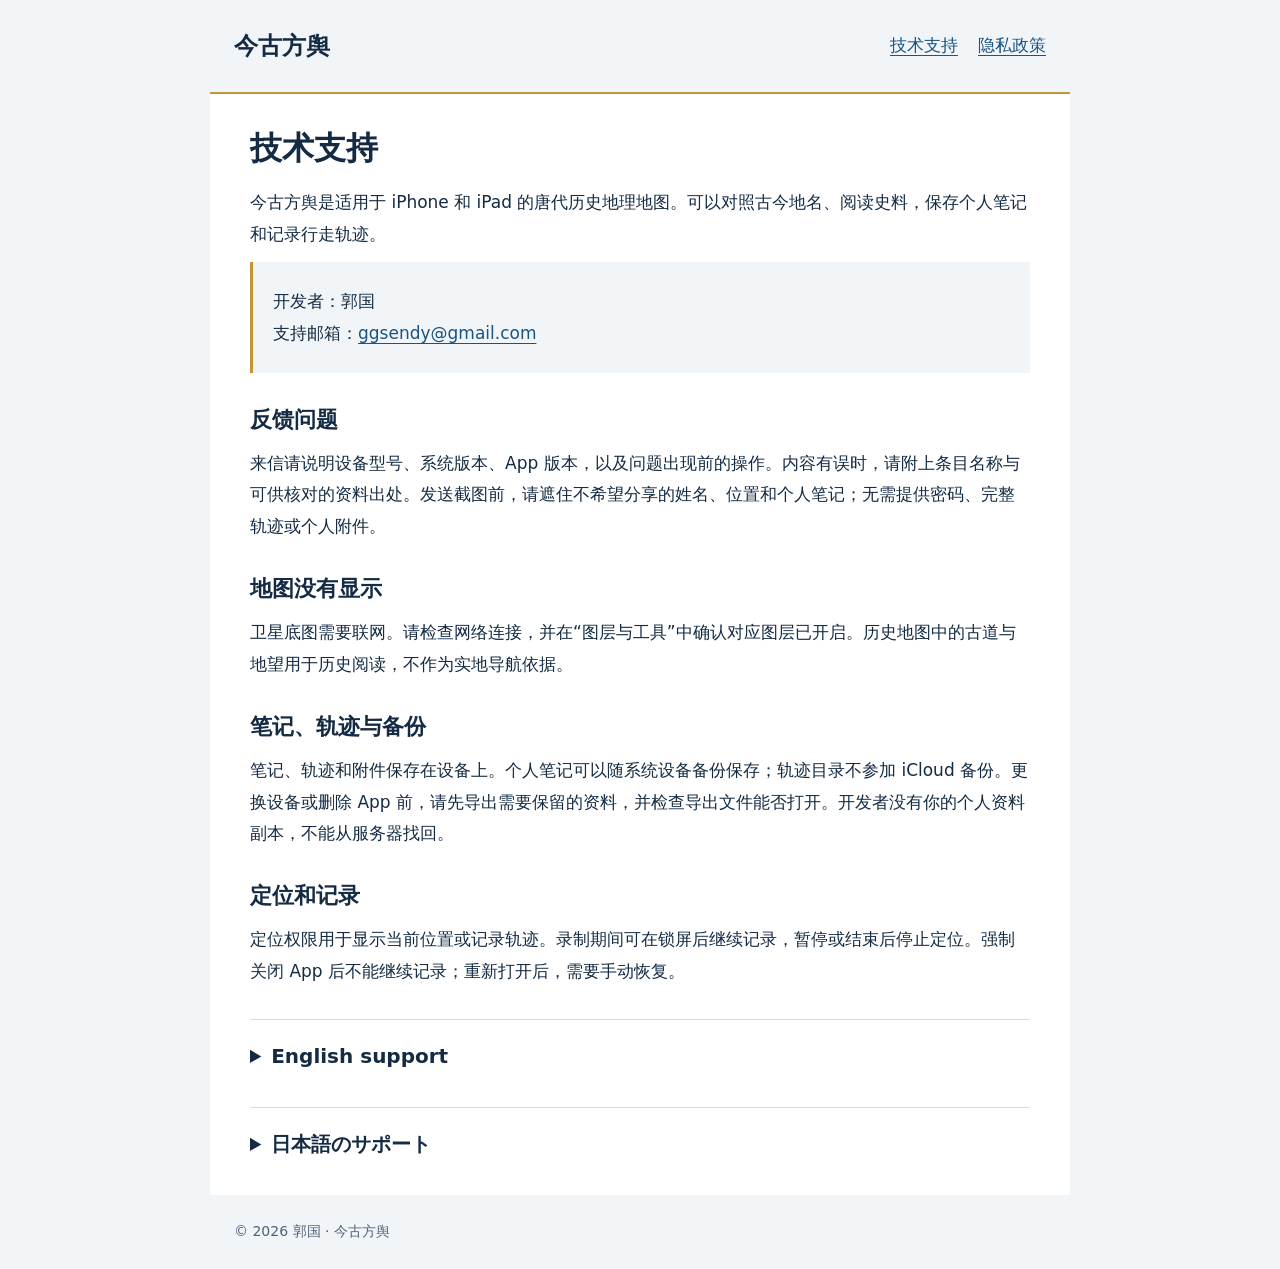
==== index.html @ 5c5fe2e1 "发布今古方舆技术支持与隐私政策" ====
<!doctype html><html lang="zh-Hans"><head><meta charset="utf-8"><meta name="viewport" content="width=device-width,initial-scale=1"><title>今古方舆 · 技术支持</title><meta name="description" content="今古方舆技术支持、使用说明与联系邮箱。"><link rel="stylesheet" href="style.css"></head><body><header><strong>今古方舆</strong><nav aria-label="网站导航"><a href="index.html" aria-current="page">技术支持</a><a href="privacy.html">隐私政策</a></nav></header><main><h1>技术支持</h1><p>今古方舆是适用于 iPhone 和 iPad 的唐代历史地理地图。可以对照古今地名、阅读史料，保存个人笔记和记录行走轨迹。</p><div class="contact"><p>开发者：郭国<br>支持邮箱：<a href="mailto:ggsendy@gmail.com">ggsendy@gmail.com</a></p></div><h2>反馈问题</h2><p>来信请说明设备型号、系统版本、App 版本，以及问题出现前的操作。内容有误时，请附上条目名称与可供核对的资料出处。发送截图前，请遮住不希望分享的姓名、位置和个人笔记；无需提供密码、完整轨迹或个人附件。</p><h2>地图没有显示</h2><p>卫星底图需要联网。请检查网络连接，并在“图层与工具”中确认对应图层已开启。历史地图中的古道与地望用于历史阅读，不作为实地导航依据。</p><h2>笔记、轨迹与备份</h2><p>笔记、轨迹和附件保存在设备上。个人笔记可以随系统设备备份保存；轨迹目录不参加 iCloud 备份。更换设备或删除 App 前，请先导出需要保留的资料，并检查导出文件能否打开。开发者没有你的个人资料副本，不能从服务器找回。</p><h2>定位和记录</h2><p>定位权限用于显示当前位置或记录轨迹。录制期间可在锁屏后继续记录，暂停或结束后停止定位。强制关闭 App 后不能继续记录；重新打开后，需要手动恢复。</p><details lang="en"><summary>English support</summary><p>Jinggu Fangyu is a Tang dynasty historical atlas for iPhone and iPad. For technical support or corrections, contact developer Guo Guo at <a href="mailto:ggsendy@gmail.com">ggsendy@gmail.com</a>.</p><p>Include your device model, OS and app versions, and steps leading to the issue. For historical corrections, identify the entry and relevant sources. Remove private information from screenshots; passwords and full personal tracks are not needed.</p><p>Satellite maps require an internet connection. Historical routes are not intended for field navigation. Notes may be included in system device backups; the tracks directory is excluded from iCloud backup. Export important files before deleting the app or changing devices. The developer cannot recover data from a server.</p></details><details lang="ja"><summary>日本語のサポート</summary><p>今古方舆は、iPhoneとiPadで利用できる唐代の歴史地理地図です。お問い合わせや内容の訂正は、開発者・郭国のメールアドレス <a href="mailto:ggsendy@gmail.com">ggsendy@gmail.com</a> までお送りください。</p><p>端末の機種、OSとアプリのバージョン、問題が起きるまでの操作をお知らせください。史料の訂正は項目名と出典を添えてください。画像に含まれる個人情報は隠し、パスワードや個人の軌跡全体は送らないでください。</p><p>衛星地図にはインターネット接続が必要です。歴史上の道は現地でのナビゲーションには使えません。メモはシステムの端末バックアップに含まれる場合がありますが、軌跡フォルダはiCloudバックアップの対象外です。アプリの削除や機種変更の前に必要な資料を書き出してください。開発者はサーバーから個人資料を復元できません。</p></details></main><footer>© 2026 郭国 · 今古方舆</footer></body></html>
---- style.css ----
:root{color-scheme:light;--ink:#142b43;--accent:#185585;--paper:#fff;--line:#d7e0e7}*{box-sizing:border-box}body{margin:0;color:var(--ink);background:#f2f5f8;font:17px/1.85 system-ui,-apple-system,BlinkMacSystemFont,"Segoe UI",sans-serif}header,main,footer{max-width:860px;margin:auto;padding:24px}header{display:flex;justify-content:space-between;align-items:center;gap:24px;border-bottom:2px solid #c19736}header strong{font-size:24px;font-family:serif}nav{display:flex;gap:20px;flex-wrap:wrap}a{color:var(--accent);text-underline-offset:4px}main{background:var(--paper);padding:32px 40px}h1{font-size:32px;line-height:1.4;margin:0 0 16px}h2{font-size:22px;line-height:1.5;margin:30px 0 8px}p{margin:12px 0}.meta,footer{font-size:14px;color:#506277}.contact{border-left:3px solid #c19736;padding:12px 20px;background:#f2f5f8}details{border-top:1px solid var(--line);margin-top:32px;padding-top:18px}summary{font-size:20px;cursor:pointer;font-weight:600}li{margin:8px 0}a:focus-visible,summary:focus-visible{outline:3px solid #bc8730;outline-offset:4px}@media(max-width:600px){header{display:block}nav{margin-top:12px}main{padding:24px}h1{font-size:28px}}
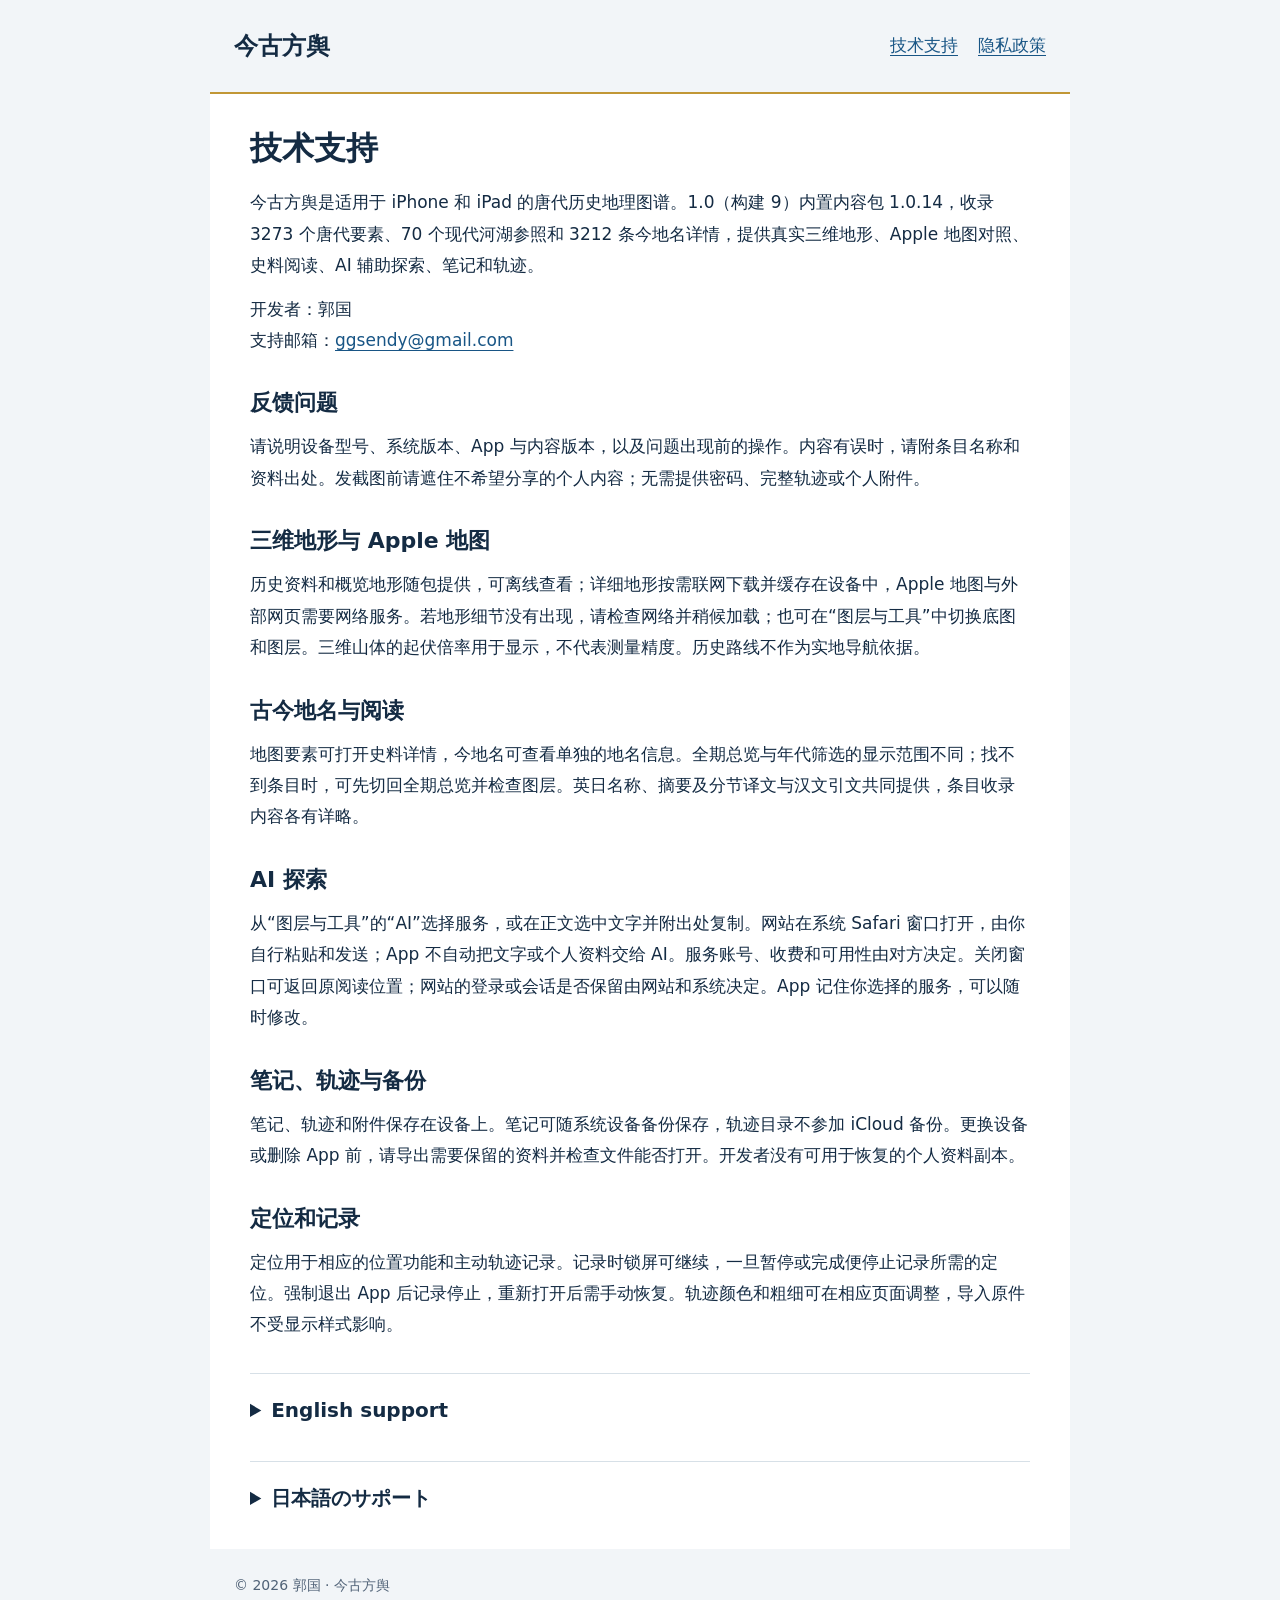
==== commit 5a89c538: "Update support and privacy for 3D terrain and external AI" ====
--- a/index.html
+++ b/index.html
@@ -1 +1,14 @@
-<!doctype html><html lang="zh-Hans"><head><meta charset="utf-8"><meta name="viewport" content="width=device-width,initial-scale=1"><title>今古方舆 · 技术支持</title><meta name="description" content="今古方舆技术支持、使用说明与联系邮箱。"><link rel="stylesheet" href="style.css"></head><body><header><strong>今古方舆</strong><nav aria-label="网站导航"><a href="index.html" aria-current="page">技术支持</a><a href="privacy.html">隐私政策</a></nav></header><main><h1>技术支持</h1><p>今古方舆是适用于 iPhone 和 iPad 的唐代历史地理地图。可以对照古今地名、阅读史料，保存个人笔记和记录行走轨迹。</p><div class="contact"><p>开发者：郭国<br>支持邮箱：<a href="mailto:ggsendy@gmail.com">ggsendy@gmail.com</a></p></div><h2>反馈问题</h2><p>来信请说明设备型号、系统版本、App 版本，以及问题出现前的操作。内容有误时，请附上条目名称与可供核对的资料出处。发送截图前，请遮住不希望分享的姓名、位置和个人笔记；无需提供密码、完整轨迹或个人附件。</p><h2>地图没有显示</h2><p>卫星底图需要联网。请检查网络连接，并在“图层与工具”中确认对应图层已开启。历史地图中的古道与地望用于历史阅读，不作为实地导航依据。</p><h2>笔记、轨迹与备份</h2><p>笔记、轨迹和附件保存在设备上。个人笔记可以随系统设备备份保存；轨迹目录不参加 iCloud 备份。更换设备或删除 App 前，请先导出需要保留的资料，并检查导出文件能否打开。开发者没有你的个人资料副本，不能从服务器找回。</p><h2>定位和记录</h2><p>定位权限用于显示当前位置或记录轨迹。录制期间可在锁屏后继续记录，暂停或结束后停止定位。强制关闭 App 后不能继续记录；重新打开后，需要手动恢复。</p><details lang="en"><summary>English support</summary><p>Jinggu Fangyu is a Tang dynasty historical atlas for iPhone and iPad. For technical support or corrections, contact developer Guo Guo at <a href="mailto:ggsendy@gmail.com">ggsendy@gmail.com</a>.</p><p>Include your device model, OS and app versions, and steps leading to the issue. For historical corrections, identify the entry and relevant sources. Remove private information from screenshots; passwords and full personal tracks are not needed.</p><p>Satellite maps require an internet connection. Historical routes are not intended for field navigation. Notes may be included in system device backups; the tracks directory is excluded from iCloud backup. Export important files before deleting the app or changing devices. The developer cannot recover data from a server.</p></details><details lang="ja"><summary>日本語のサポート</summary><p>今古方舆は、iPhoneとiPadで利用できる唐代の歴史地理地図です。お問い合わせや内容の訂正は、開発者・郭国のメールアドレス <a href="mailto:ggsendy@gmail.com">ggsendy@gmail.com</a> までお送りください。</p><p>端末の機種、OSとアプリのバージョン、問題が起きるまでの操作をお知らせください。史料の訂正は項目名と出典を添えてください。画像に含まれる個人情報は隠し、パスワードや個人の軌跡全体は送らないでください。</p><p>衛星地図にはインターネット接続が必要です。歴史上の道は現地でのナビゲーションには使えません。メモはシステムの端末バックアップに含まれる場合がありますが、軌跡フォルダはiCloudバックアップの対象外です。アプリの削除や機種変更の前に必要な資料を書き出してください。開発者はサーバーから個人資料を復元できません。</p></details></main><footer>© 2026 郭国 · 今古方舆</footer></body></html>
+<!doctype html>
+<html lang="zh-Hans"><head><meta charset="utf-8"><meta name="viewport" content="width=device-width,initial-scale=1"><title>今古方舆 · 技术支持</title><meta name="description" content="今古方舆三维历史地图、史料阅读、AI探索、笔记与轨迹的使用帮助。"><link rel="stylesheet" href="style.css"></head>
+<body><header><strong>今古方舆</strong><nav aria-label="网站导航"><a href="index.html" aria-current="page">技术支持</a><a href="privacy.html">隐私政策</a></nav></header><main>
+<h1>技术支持</h1><p>今古方舆是适用于 iPhone 和 iPad 的唐代历史地理图谱。1.0（构建 9）内置内容包 1.0.14，收录 3273 个唐代要素、70 个现代河湖参照和 3212 条今地名详情，提供真实三维地形、Apple 地图对照、史料阅读、AI 辅助探索、笔记和轨迹。</p>
+<p>开发者：郭国<br>支持邮箱：<a href="mailto:ggsendy@gmail.com">ggsendy@gmail.com</a></p>
+<h2>反馈问题</h2><p>请说明设备型号、系统版本、App 与内容版本，以及问题出现前的操作。内容有误时，请附条目名称和资料出处。发截图前请遮住不希望分享的个人内容；无需提供密码、完整轨迹或个人附件。</p>
+<h2>三维地形与 Apple 地图</h2><p>历史资料和概览地形随包提供，可离线查看；详细地形按需联网下载并缓存在设备中，Apple 地图与外部网页需要网络服务。若地形细节没有出现，请检查网络并稍候加载；也可在“图层与工具”中切换底图和图层。三维山体的起伏倍率用于显示，不代表测量精度。历史路线不作为实地导航依据。</p>
+<h2>古今地名与阅读</h2><p>地图要素可打开史料详情，今地名可查看单独的地名信息。全期总览与年代筛选的显示范围不同；找不到条目时，可先切回全期总览并检查图层。英日名称、摘要及分节译文与汉文引文共同提供，条目收录内容各有详略。</p>
+<h2>AI 探索</h2><p>从“图层与工具”的“AI”选择服务，或在正文选中文字并附出处复制。网站在系统 Safari 窗口打开，由你自行粘贴和发送；App 不自动把文字或个人资料交给 AI。服务账号、收费和可用性由对方决定。关闭窗口可返回原阅读位置；网站的登录或会话是否保留由网站和系统决定。App 记住你选择的服务，可以随时修改。</p>
+<h2>笔记、轨迹与备份</h2><p>笔记、轨迹和附件保存在设备上。笔记可随系统设备备份保存，轨迹目录不参加 iCloud 备份。更换设备或删除 App 前，请导出需要保留的资料并检查文件能否打开。开发者没有可用于恢复的个人资料副本。</p>
+<h2>定位和记录</h2><p>定位用于相应的位置功能和主动轨迹记录。记录时锁屏可继续，一旦暂停或完成便停止记录所需的定位。强制退出 App 后记录停止，重新打开后需手动恢复。轨迹颜色和粗细可在相应页面调整，导入原件不受显示样式影响。</p>
+<details lang="en"><summary>English support</summary><p>Jinggu Fangyu 1.0 (build 9), content 1.0.14, is a Tang historical atlas with 3D terrain, 3,273 Tang features, 70 modern river and lake references and 3,212 modern place entries. Contact Guo Guo at <a href="mailto:ggsendy@gmail.com">ggsendy@gmail.com</a>. Include device, OS, app and content versions and steps to reproduce the issue. Hide personal information in screenshots.</p><p>Historical materials and overview terrain are included for offline use. Detailed terrain, Apple Maps and external websites need network services. Check the network and layer settings if detail is missing. Historical routes and elevation are not for navigation or surveying.</p><p>AI exploration copies selected text and attribution when requested, then opens your chosen website in a system Safari window. You paste and send it yourself. Closing the window returns to the app; website accounts, sessions, charges and availability are controlled by the provider and system. Notes and tracks stay on your device. Notes may be backed up by the system; the tracks directory is excluded from iCloud backup. Export important files before deleting the app or changing devices.</p></details>
+<details lang="ja"><summary>日本語のサポート</summary><p>今古方舆1.0（ビルド9）、コンテンツ1.0.14は、三次元地形、唐代の項目3273件、現代の河川・湖沼の参照70件、現代地名情報3212件を備えた歴史地理地図です。お問い合わせは郭国の <a href="mailto:ggsendy@gmail.com">ggsendy@gmail.com</a> へ。端末、OS、アプリとコンテンツのバージョン、操作手順をお知らせください。画像の個人情報は隠してください。</p><p>歴史資料と広域地形はオフラインで閲覧できます。詳細地形、Appleの地図、外部サイトには通信が必要です。表示が足りない場合は通信とレイヤー設定をご確認ください。歴史上の道や標高はナビゲーション・測量には使えません。</p><p>AI探索では、選んだ文章と出典をコピーし、システムのSafari画面で外部サイトを開きます。貼り付け・送信は自分で行います。閉じるとアプリに戻りますが、外部サイトのログイン状態、会話、料金、利用可否は各事業者とシステムに従います。メモや軌跡は端末に保存されます。メモはシステムバックアップに含まれる場合がありますが、軌跡フォルダはiCloudバックアップの対象外です。アプリの削除や機種変更前に必要な資料を書き出してください。</p></details>
+</main><footer>© 2026 郭国 · 今古方舆</footer></body></html>
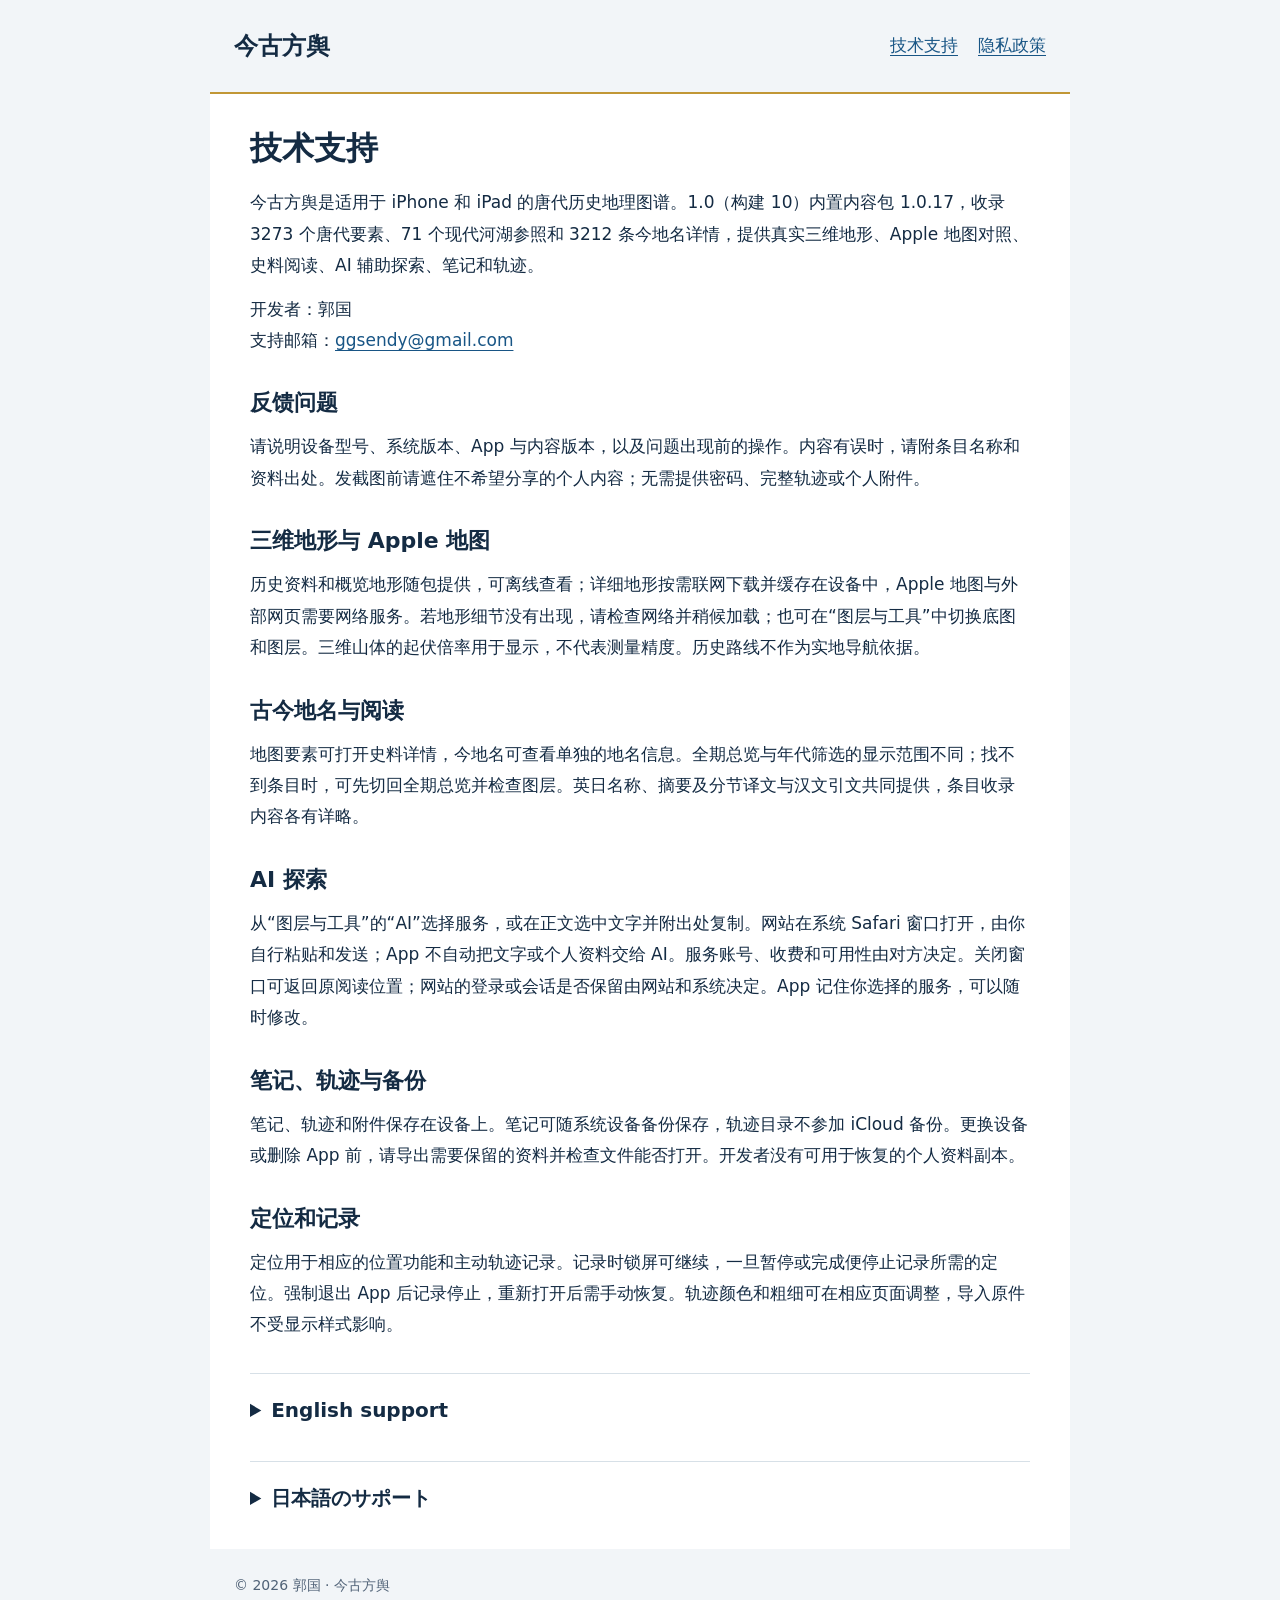
==== commit aefcf37a: "1.0 (10) content 1.0.17" ====
--- a/index.html
+++ b/index.html
@@ -1,7 +1,7 @@
 <!doctype html>
 <html lang="zh-Hans"><head><meta charset="utf-8"><meta name="viewport" content="width=device-width,initial-scale=1"><title>今古方舆 · 技术支持</title><meta name="description" content="今古方舆三维历史地图、史料阅读、AI探索、笔记与轨迹的使用帮助。"><link rel="stylesheet" href="style.css"></head>
 <body><header><strong>今古方舆</strong><nav aria-label="网站导航"><a href="index.html" aria-current="page">技术支持</a><a href="privacy.html">隐私政策</a></nav></header><main>
-<h1>技术支持</h1><p>今古方舆是适用于 iPhone 和 iPad 的唐代历史地理图谱。1.0（构建 9）内置内容包 1.0.14，收录 3273 个唐代要素、70 个现代河湖参照和 3212 条今地名详情，提供真实三维地形、Apple 地图对照、史料阅读、AI 辅助探索、笔记和轨迹。</p>
+<h1>技术支持</h1><p>今古方舆是适用于 iPhone 和 iPad 的唐代历史地理图谱。1.0（构建 10）内置内容包 1.0.17，收录 3273 个唐代要素、71 个现代河湖参照和 3212 条今地名详情，提供真实三维地形、Apple 地图对照、史料阅读、AI 辅助探索、笔记和轨迹。</p>
 <p>开发者：郭国<br>支持邮箱：<a href="mailto:ggsendy@gmail.com">ggsendy@gmail.com</a></p>
 <h2>反馈问题</h2><p>请说明设备型号、系统版本、App 与内容版本，以及问题出现前的操作。内容有误时，请附条目名称和资料出处。发截图前请遮住不希望分享的个人内容；无需提供密码、完整轨迹或个人附件。</p>
 <h2>三维地形与 Apple 地图</h2><p>历史资料和概览地形随包提供，可离线查看；详细地形按需联网下载并缓存在设备中，Apple 地图与外部网页需要网络服务。若地形细节没有出现，请检查网络并稍候加载；也可在“图层与工具”中切换底图和图层。三维山体的起伏倍率用于显示，不代表测量精度。历史路线不作为实地导航依据。</p>
@@ -9,6 +9,6 @@
 <h2>AI 探索</h2><p>从“图层与工具”的“AI”选择服务，或在正文选中文字并附出处复制。网站在系统 Safari 窗口打开，由你自行粘贴和发送；App 不自动把文字或个人资料交给 AI。服务账号、收费和可用性由对方决定。关闭窗口可返回原阅读位置；网站的登录或会话是否保留由网站和系统决定。App 记住你选择的服务，可以随时修改。</p>
 <h2>笔记、轨迹与备份</h2><p>笔记、轨迹和附件保存在设备上。笔记可随系统设备备份保存，轨迹目录不参加 iCloud 备份。更换设备或删除 App 前，请导出需要保留的资料并检查文件能否打开。开发者没有可用于恢复的个人资料副本。</p>
 <h2>定位和记录</h2><p>定位用于相应的位置功能和主动轨迹记录。记录时锁屏可继续，一旦暂停或完成便停止记录所需的定位。强制退出 App 后记录停止，重新打开后需手动恢复。轨迹颜色和粗细可在相应页面调整，导入原件不受显示样式影响。</p>
-<details lang="en"><summary>English support</summary><p>Jinggu Fangyu 1.0 (build 9), content 1.0.14, is a Tang historical atlas with 3D terrain, 3,273 Tang features, 70 modern river and lake references and 3,212 modern place entries. Contact Guo Guo at <a href="mailto:ggsendy@gmail.com">ggsendy@gmail.com</a>. Include device, OS, app and content versions and steps to reproduce the issue. Hide personal information in screenshots.</p><p>Historical materials and overview terrain are included for offline use. Detailed terrain, Apple Maps and external websites need network services. Check the network and layer settings if detail is missing. Historical routes and elevation are not for navigation or surveying.</p><p>AI exploration copies selected text and attribution when requested, then opens your chosen website in a system Safari window. You paste and send it yourself. Closing the window returns to the app; website accounts, sessions, charges and availability are controlled by the provider and system. Notes and tracks stay on your device. Notes may be backed up by the system; the tracks directory is excluded from iCloud backup. Export important files before deleting the app or changing devices.</p></details>
-<details lang="ja"><summary>日本語のサポート</summary><p>今古方舆1.0（ビルド9）、コンテンツ1.0.14は、三次元地形、唐代の項目3273件、現代の河川・湖沼の参照70件、現代地名情報3212件を備えた歴史地理地図です。お問い合わせは郭国の <a href="mailto:ggsendy@gmail.com">ggsendy@gmail.com</a> へ。端末、OS、アプリとコンテンツのバージョン、操作手順をお知らせください。画像の個人情報は隠してください。</p><p>歴史資料と広域地形はオフラインで閲覧できます。詳細地形、Appleの地図、外部サイトには通信が必要です。表示が足りない場合は通信とレイヤー設定をご確認ください。歴史上の道や標高はナビゲーション・測量には使えません。</p><p>AI探索では、選んだ文章と出典をコピーし、システムのSafari画面で外部サイトを開きます。貼り付け・送信は自分で行います。閉じるとアプリに戻りますが、外部サイトのログイン状態、会話、料金、利用可否は各事業者とシステムに従います。メモや軌跡は端末に保存されます。メモはシステムバックアップに含まれる場合がありますが、軌跡フォルダはiCloudバックアップの対象外です。アプリの削除や機種変更前に必要な資料を書き出してください。</p></details>
+<details lang="en"><summary>English support</summary><p>Jinggu Fangyu 1.0 (build 10), content 1.0.17, is a Tang historical atlas with 3D terrain, 3,273 Tang features, 71 modern river and lake references and 3,212 modern place entries. Contact Guo Guo at <a href="mailto:ggsendy@gmail.com">ggsendy@gmail.com</a>. Include device, OS, app and content versions and steps to reproduce the issue. Hide personal information in screenshots.</p><p>Historical materials and overview terrain are included for offline use. Detailed terrain, Apple Maps and external websites need network services. Check the network and layer settings if detail is missing. Historical routes and elevation are not for navigation or surveying.</p><p>AI exploration copies selected text and attribution when requested, then opens your chosen website in a system Safari window. You paste and send it yourself. Closing the window returns to the app; website accounts, sessions, charges and availability are controlled by the provider and system. Notes and tracks stay on your device. Notes may be backed up by the system; the tracks directory is excluded from iCloud backup. Export important files before deleting the app or changing devices.</p></details>
+<details lang="ja"><summary>日本語のサポート</summary><p>今古方舆1.0（ビルド10）、コンテンツ1.0.17は、三次元地形、唐代の項目3273件、現代の河川・湖沼の参照71件、現代地名情報3212件を備えた歴史地理地図です。お問い合わせは郭国の <a href="mailto:ggsendy@gmail.com">ggsendy@gmail.com</a> へ。端末、OS、アプリとコンテンツのバージョン、操作手順をお知らせください。画像の個人情報は隠してください。</p><p>歴史資料と広域地形はオフラインで閲覧できます。詳細地形、Appleの地図、外部サイトには通信が必要です。表示が足りない場合は通信とレイヤー設定をご確認ください。歴史上の道や標高はナビゲーション・測量には使えません。</p><p>AI探索では、選んだ文章と出典をコピーし、システムのSafari画面で外部サイトを開きます。貼り付け・送信は自分で行います。閉じるとアプリに戻りますが、外部サイトのログイン状態、会話、料金、利用可否は各事業者とシステムに従います。メモや軌跡は端末に保存されます。メモはシステムバックアップに含まれる場合がありますが、軌跡フォルダはiCloudバックアップの対象外です。アプリの削除や機種変更前に必要な資料を書き出してください。</p></details>
 </main><footer>© 2026 郭国 · 今古方舆</footer></body></html>
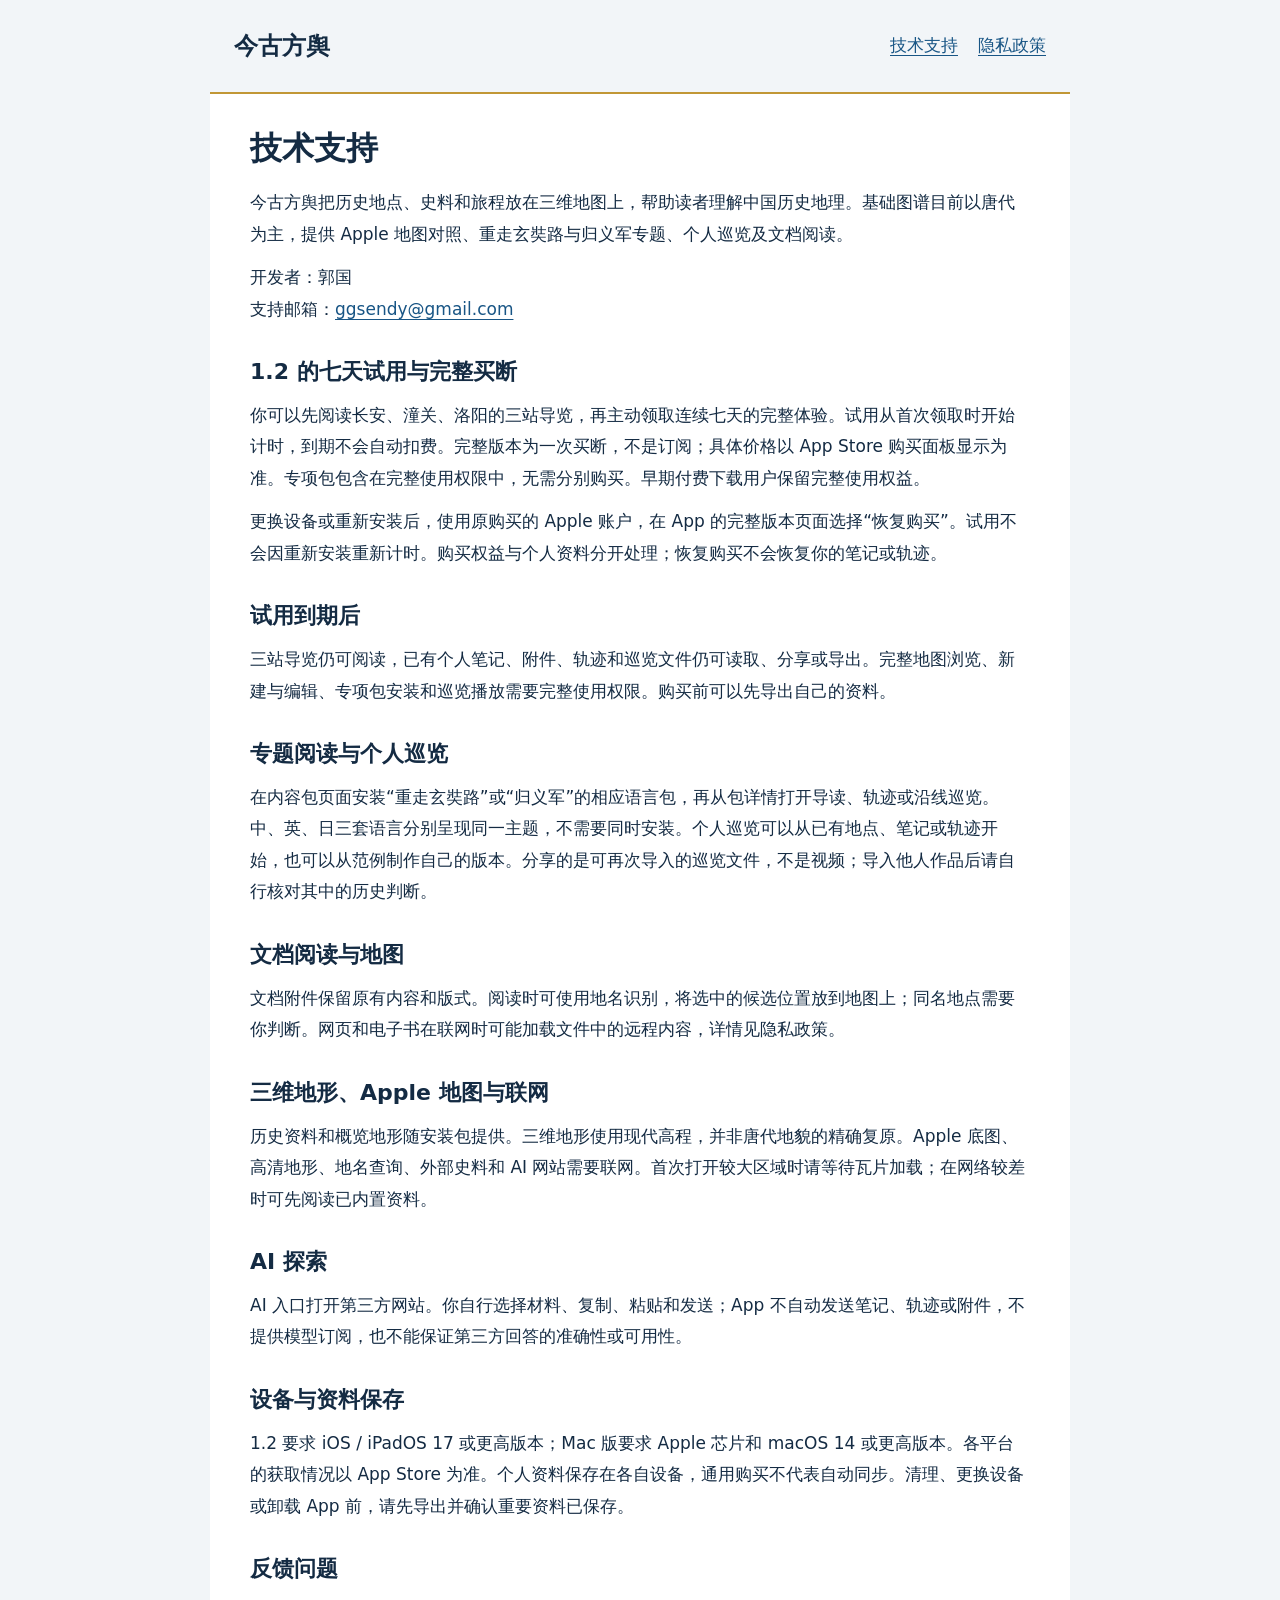
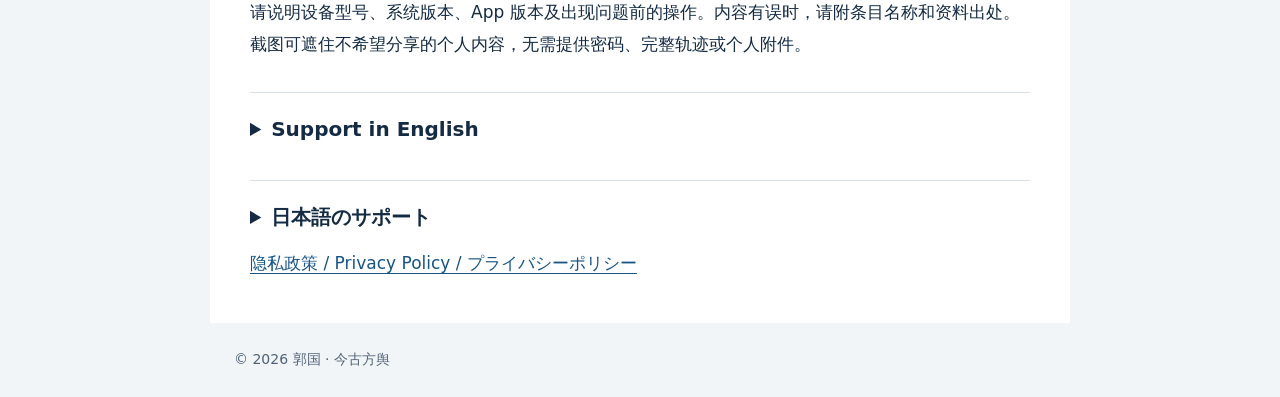
==== commit d3057cbf: "更新1.2三语使用帮助 说明七天试用、买断与恢复购买，以及归义军、个人巡览、文档阅读和Mac使用范围。" ====
--- a/index.html
+++ b/index.html
@@ -1,14 +1,32 @@
 <!doctype html>
-<html lang="zh-Hans"><head><meta charset="utf-8"><meta name="viewport" content="width=device-width,initial-scale=1"><title>今古方舆 · 技术支持</title><meta name="description" content="今古方舆三维历史地图、史料阅读、AI探索、笔记与轨迹的使用帮助。"><link rel="stylesheet" href="style.css"></head>
+<html lang="zh-Hans"><head><meta charset="utf-8"><meta name="viewport" content="width=device-width,initial-scale=1"><title>今古方舆 · 技术支持</title><meta name="description" content="今古方舆历史地图、专题阅读、个人巡览与七天试用的使用帮助。"><link rel="stylesheet" href="style.css"></head>
 <body><header><strong>今古方舆</strong><nav aria-label="网站导航"><a href="index.html" aria-current="page">技术支持</a><a href="privacy.html">隐私政策</a></nav></header><main>
-<h1>技术支持</h1><p>今古方舆是适用于 iPhone 和 iPad 的唐代历史地理图谱。1.0（构建 10）内置内容包 1.0.17，收录 3273 个唐代要素、71 个现代河湖参照和 3212 条今地名详情，提供真实三维地形、Apple 地图对照、史料阅读、AI 辅助探索、笔记和轨迹。</p>
+<h1>技术支持</h1><p>今古方舆把历史地点、史料和旅程放在三维地图上，帮助读者理解中国历史地理。基础图谱目前以唐代为主，提供 Apple 地图对照、重走玄奘路与归义军专题、个人巡览及文档阅读。</p>
 <p>开发者：郭国<br>支持邮箱：<a href="mailto:ggsendy@gmail.com">ggsendy@gmail.com</a></p>
-<h2>反馈问题</h2><p>请说明设备型号、系统版本、App 与内容版本，以及问题出现前的操作。内容有误时，请附条目名称和资料出处。发截图前请遮住不希望分享的个人内容；无需提供密码、完整轨迹或个人附件。</p>
-<h2>三维地形与 Apple 地图</h2><p>历史资料和概览地形随包提供，可离线查看；详细地形按需联网下载并缓存在设备中，Apple 地图与外部网页需要网络服务。若地形细节没有出现，请检查网络并稍候加载；也可在“图层与工具”中切换底图和图层。三维山体的起伏倍率用于显示，不代表测量精度。历史路线不作为实地导航依据。</p>
-<h2>古今地名与阅读</h2><p>地图要素可打开史料详情，今地名可查看单独的地名信息。全期总览与年代筛选的显示范围不同；找不到条目时，可先切回全期总览并检查图层。英日名称、摘要及分节译文与汉文引文共同提供，条目收录内容各有详略。</p>
-<h2>AI 探索</h2><p>从“图层与工具”的“AI”选择服务，或在正文选中文字并附出处复制。网站在系统 Safari 窗口打开，由你自行粘贴和发送；App 不自动把文字或个人资料交给 AI。服务账号、收费和可用性由对方决定。关闭窗口可返回原阅读位置；网站的登录或会话是否保留由网站和系统决定。App 记住你选择的服务，可以随时修改。</p>
-<h2>笔记、轨迹与备份</h2><p>笔记、轨迹和附件保存在设备上。笔记可随系统设备备份保存，轨迹目录不参加 iCloud 备份。更换设备或删除 App 前，请导出需要保留的资料并检查文件能否打开。开发者没有可用于恢复的个人资料副本。</p>
-<h2>定位和记录</h2><p>定位用于相应的位置功能和主动轨迹记录。记录时锁屏可继续，一旦暂停或完成便停止记录所需的定位。强制退出 App 后记录停止，重新打开后需手动恢复。轨迹颜色和粗细可在相应页面调整，导入原件不受显示样式影响。</p>
-<details lang="en"><summary>English support</summary><p>Jinggu Fangyu 1.0 (build 10), content 1.0.17, is a Tang historical atlas with 3D terrain, 3,273 Tang features, 71 modern river and lake references and 3,212 modern place entries. Contact Guo Guo at <a href="mailto:ggsendy@gmail.com">ggsendy@gmail.com</a>. Include device, OS, app and content versions and steps to reproduce the issue. Hide personal information in screenshots.</p><p>Historical materials and overview terrain are included for offline use. Detailed terrain, Apple Maps and external websites need network services. Check the network and layer settings if detail is missing. Historical routes and elevation are not for navigation or surveying.</p><p>AI exploration copies selected text and attribution when requested, then opens your chosen website in a system Safari window. You paste and send it yourself. Closing the window returns to the app; website accounts, sessions, charges and availability are controlled by the provider and system. Notes and tracks stay on your device. Notes may be backed up by the system; the tracks directory is excluded from iCloud backup. Export important files before deleting the app or changing devices.</p></details>
-<details lang="ja"><summary>日本語のサポート</summary><p>今古方舆1.0（ビルド10）、コンテンツ1.0.17は、三次元地形、唐代の項目3273件、現代の河川・湖沼の参照71件、現代地名情報3212件を備えた歴史地理地図です。お問い合わせは郭国の <a href="mailto:ggsendy@gmail.com">ggsendy@gmail.com</a> へ。端末、OS、アプリとコンテンツのバージョン、操作手順をお知らせください。画像の個人情報は隠してください。</p><p>歴史資料と広域地形はオフラインで閲覧できます。詳細地形、Appleの地図、外部サイトには通信が必要です。表示が足りない場合は通信とレイヤー設定をご確認ください。歴史上の道や標高はナビゲーション・測量には使えません。</p><p>AI探索では、選んだ文章と出典をコピーし、システムのSafari画面で外部サイトを開きます。貼り付け・送信は自分で行います。閉じるとアプリに戻りますが、外部サイトのログイン状態、会話、料金、利用可否は各事業者とシステムに従います。メモや軌跡は端末に保存されます。メモはシステムバックアップに含まれる場合がありますが、軌跡フォルダはiCloudバックアップの対象外です。アプリの削除や機種変更前に必要な資料を書き出してください。</p></details>
+<h2>1.2 的七天试用与完整买断</h2><p>你可以先阅读长安、潼关、洛阳的三站导览，再主动领取连续七天的完整体验。试用从首次领取时开始计时，到期不会自动扣费。完整版本为一次买断，不是订阅；具体价格以 App Store 购买面板显示为准。专项包包含在完整使用权限中，无需分别购买。早期付费下载用户保留完整使用权益。</p>
+<p>更换设备或重新安装后，使用原购买的 Apple 账户，在 App 的完整版本页面选择“恢复购买”。试用不会因重新安装重新计时。购买权益与个人资料分开处理；恢复购买不会恢复你的笔记或轨迹。</p>
+<h2>试用到期后</h2><p>三站导览仍可阅读，已有个人笔记、附件、轨迹和巡览文件仍可读取、分享或导出。完整地图浏览、新建与编辑、专项包安装和巡览播放需要完整使用权限。购买前可以先导出自己的资料。</p>
+<h2>专题阅读与个人巡览</h2><p>在内容包页面安装“重走玄奘路”或“归义军”的相应语言包，再从包详情打开导读、轨迹或沿线巡览。中、英、日三套语言分别呈现同一主题，不需要同时安装。个人巡览可以从已有地点、笔记或轨迹开始，也可以从范例制作自己的版本。分享的是可再次导入的巡览文件，不是视频；导入他人作品后请自行核对其中的历史判断。</p>
+<h2>文档阅读与地图</h2><p>文档附件保留原有内容和版式。阅读时可使用地名识别，将选中的候选位置放到地图上；同名地点需要你判断。网页和电子书在联网时可能加载文件中的远程内容，详情见隐私政策。</p>
+<h2>三维地形、Apple 地图与联网</h2><p>历史资料和概览地形随安装包提供。三维地形使用现代高程，并非唐代地貌的精确复原。Apple 底图、高清地形、地名查询、外部史料和 AI 网站需要联网。首次打开较大区域时请等待瓦片加载；在网络较差时可先阅读已内置资料。</p>
+<h2>AI 探索</h2><p>AI 入口打开第三方网站。你自行选择材料、复制、粘贴和发送；App 不自动发送笔记、轨迹或附件，不提供模型订阅，也不能保证第三方回答的准确性或可用性。</p>
+<h2>设备与资料保存</h2><p>1.2 要求 iOS / iPadOS 17 或更高版本；Mac 版要求 Apple 芯片和 macOS 14 或更高版本。各平台的获取情况以 App Store 为准。个人资料保存在各自设备，通用购买不代表自动同步。清理、更换设备或卸载 App 前，请先导出并确认重要资料已保存。</p>
+<h2>反馈问题</h2><p>请说明设备型号、系统版本、App 版本及出现问题前的操作。内容有误时，请附条目名称和资料出处。截图可遮住不希望分享的个人内容，无需提供密码、完整轨迹或个人附件。</p>
+<details lang="en"><summary>Support in English</summary>
+<p>Jinggu Fangyu connects Chinese history with places, sources and journeys on a 3D map. The base atlas currently focuses on the Tang period. Xuanzang and Guiyi Army topic packs are available in Chinese, English and Japanese; some base-atlas sources and sections remain in Chinese.</p>
+<p>Version 1.2 offers a free three-stop guide to Chang'an, Tongguan and Luoyang. You may actively claim a seven-day full-access trial. It runs for seven consecutive days from the original claim and does not automatically charge you. Full access is a one-time purchase, not a subscription. Topic packs are included. Earlier paid-app customers keep full access. Prices appear in the App Store purchase sheet.</p>
+<p>To restore access, use the Apple Account used for the original purchase and choose Restore Purchases on the full-access screen. Reinstalling does not restart the trial. Restoring purchases does not restore personal files. After a trial ends, you can still read, share and export saved notes, attachments, tracks and tour files. Full map access, creating or editing content, installing packs and playing tours require full access.</p>
+<p>Install the desired language of a topic pack from the content-pack screen. Open its notes, routes or tours from the pack details. Create personal tours from places, notes or tracks, or adapt an existing example. A shared tour is an importable file, not a rendered video. Check historical claims before adopting them.</p>
+<p>Documents retain their original presentation. Optional place recognition helps you locate names while reading; you choose between ambiguous matches. Web and ebook files may load remote content when online. Historical materials and overview terrain are included in the app. Apple Maps, detailed terrain, place-name lookups and external websites need a connection. Terrain uses modern elevation data. AI exploration opens third-party websites, and you decide what to copy, paste and send.</p>
+<p>Version 1.2 requires iOS / iPadOS 17 or later; the Mac app requires Apple silicon and macOS 14 or later. Platform availability is shown in the App Store. Personal files are stored on each device and do not automatically sync. Export important files before removing the app or changing devices.</p>
+<p>Contact Guo Guo at <a href="mailto:ggsendy@gmail.com">ggsendy@gmail.com</a>. Include your device, OS and app version, the steps that caused the issue, and source references for content corrections. Do not send passwords or unrelated personal files.</p></details>
+<details lang="ja"><summary>日本語のサポート</summary>
+<p>今古方輿は、中国の歴史を場所・史料・旅程と結びつける3D地図アプリです。基本図譜は現在、唐代を中心に収録しています。玄奘と帰義軍のテーマ別パックは中国語・英語・日本語に対応します。基本図譜の一部の史料や欄には中国語が残ります。</p>
+<p>1.2では長安・潼関・洛陽の3地点ガイドを無料で読めます。ご自身で開始すると、最初に受け取った日時から連続7日間、完全版を試用できます。終了時の自動課金はありません。完全版は買い切りで、定期購読ではありません。テーマ別パックも含まれます。以前の有料版を購入した方は完全版を引き続き利用できます。価格はApp Storeの購入画面でご確認ください。</p>
+<p>再インストールや端末変更後は、購入時のApple Accountで完全版の画面から「購入を復元」を選びます。再インストールしても試用期間は再開しません。購入の復元と個人資料の復元は別です。試用終了後も、保存済みのメモ・添付ファイル・軌跡・巡覧ファイルの閲覧、共有、書き出しは可能です。完全な地図操作、新規作成・編集、パックの追加、巡覧の再生には完全版の利用権が必要です。</p>
+<p>コンテンツパックの画面で玄奘または帰義軍の言語を選び、追加したパックの詳細から解説・軌跡・巡覧を開きます。個人巡覧は場所、メモ、軌跡から作成でき、既存の例を編集することもできます。共有するのは再読み込みできるファイルであり、動画ではありません。歴史的な判断は利用者ご自身で確認してください。</p>
+<p>文書は元の内容と体裁を保って表示します。閲覧中の地名認識は任意で、同名候補はご自身で選びます。ウェブ文書や電子書籍はオンライン時に外部コンテンツを読み込む場合があります。歴史資料と広域地形はアプリに含まれ、Appleの地図、詳細地形、地名検索、外部サイトは通信が必要です。地形は現在の標高に基づきます。AI探索は第三者のサイトを開く機能で、コピー・貼り付け・送信は利用者が行います。</p>
+<p>1.2はiOS / iPadOS 17以降、Mac版はAppleシリコンとmacOS 14以降に対応します。配信状況はApp Storeでご確認ください。個人資料は各端末に保存され、自動同期されません。端末変更や削除の前に、大切な資料を書き出してください。</p>
+<p>お問い合わせは郭国：<a href="mailto:ggsendy@gmail.com">ggsendy@gmail.com</a>。機種、OS・アプリのバージョン、問題が起きた操作をお知らせください。内容の訂正には項目名と出典を添えてください。パスワードや不要な個人資料は送らないでください。</p></details>
+<p><a href="privacy.html">隐私政策 / Privacy Policy / プライバシーポリシー</a></p>
 </main><footer>© 2026 郭国 · 今古方舆</footer></body></html>
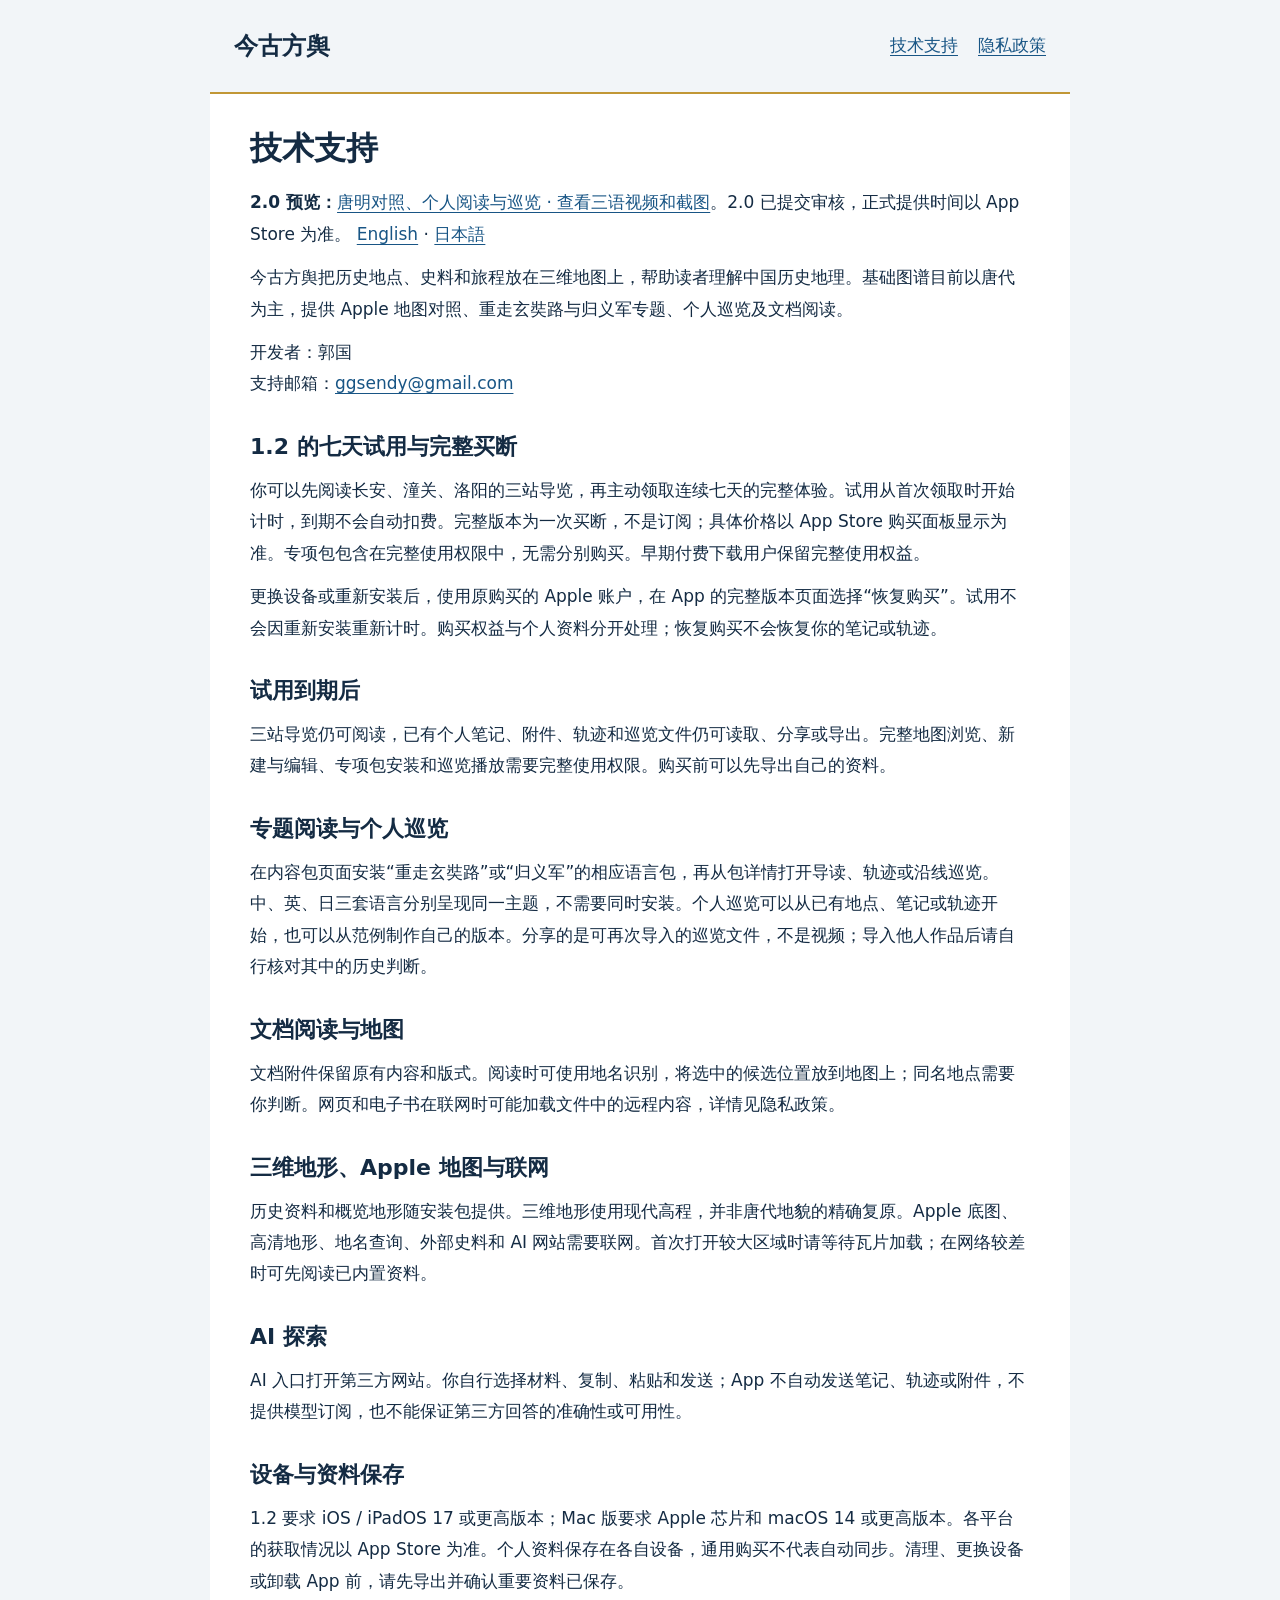
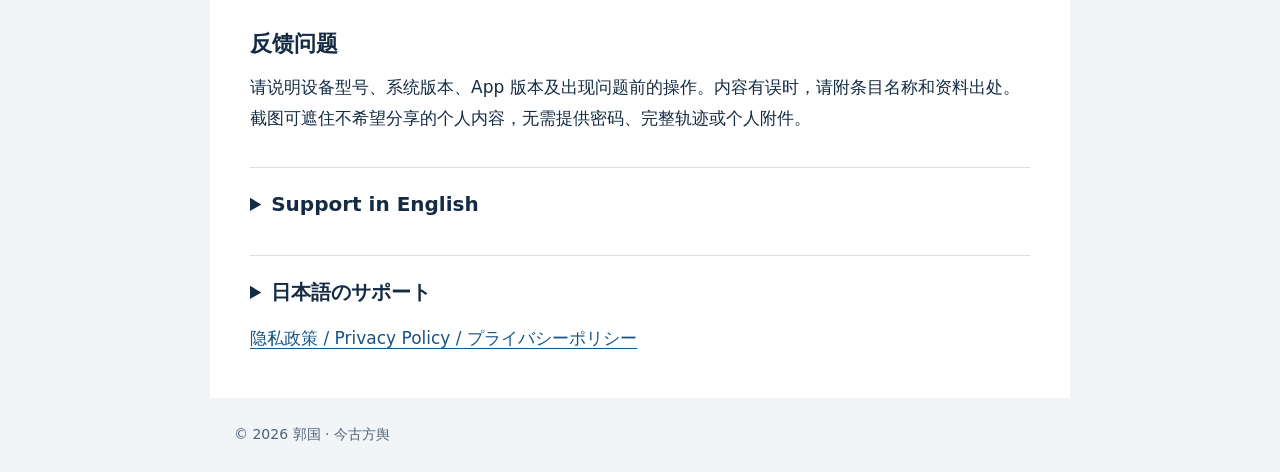
==== commit d0baa2f6: "Publish trilingual version 2.0 preview page" ====
--- a/index.html
+++ b/index.html
@@ -1,7 +1,8 @@
 <!doctype html>
 <html lang="zh-Hans"><head><meta charset="utf-8"><meta name="viewport" content="width=device-width,initial-scale=1"><title>今古方舆 · 技术支持</title><meta name="description" content="今古方舆历史地图、专题阅读、个人巡览与七天试用的使用帮助。"><link rel="stylesheet" href="style.css"></head>
 <body><header><strong>今古方舆</strong><nav aria-label="网站导航"><a href="index.html" aria-current="page">技术支持</a><a href="privacy.html">隐私政策</a></nav></header><main>
-<h1>技术支持</h1><p>今古方舆把历史地点、史料和旅程放在三维地图上，帮助读者理解中国历史地理。基础图谱目前以唐代为主，提供 Apple 地图对照、重走玄奘路与归义军专题、个人巡览及文档阅读。</p>
+<h1>技术支持</h1><p><strong>2.0 预览：</strong><a href="v2.html?lang=zh-Hans">唐明对照、个人阅读与巡览 · 查看三语视频和截图</a>。2.0 已提交审核，正式提供时间以 App Store 为准。 <a href="v2.html?lang=en">English</a> · <a href="v2.html?lang=ja">日本語</a></p>
+<p>今古方舆把历史地点、史料和旅程放在三维地图上，帮助读者理解中国历史地理。基础图谱目前以唐代为主，提供 Apple 地图对照、重走玄奘路与归义军专题、个人巡览及文档阅读。</p>
 <p>开发者：郭国<br>支持邮箱：<a href="mailto:ggsendy@gmail.com">ggsendy@gmail.com</a></p>
 <h2>1.2 的七天试用与完整买断</h2><p>你可以先阅读长安、潼关、洛阳的三站导览，再主动领取连续七天的完整体验。试用从首次领取时开始计时，到期不会自动扣费。完整版本为一次买断，不是订阅；具体价格以 App Store 购买面板显示为准。专项包包含在完整使用权限中，无需分别购买。早期付费下载用户保留完整使用权益。</p>
 <p>更换设备或重新安装后，使用原购买的 Apple 账户，在 App 的完整版本页面选择“恢复购买”。试用不会因重新安装重新计时。购买权益与个人资料分开处理；恢复购买不会恢复你的笔记或轨迹。</p>
